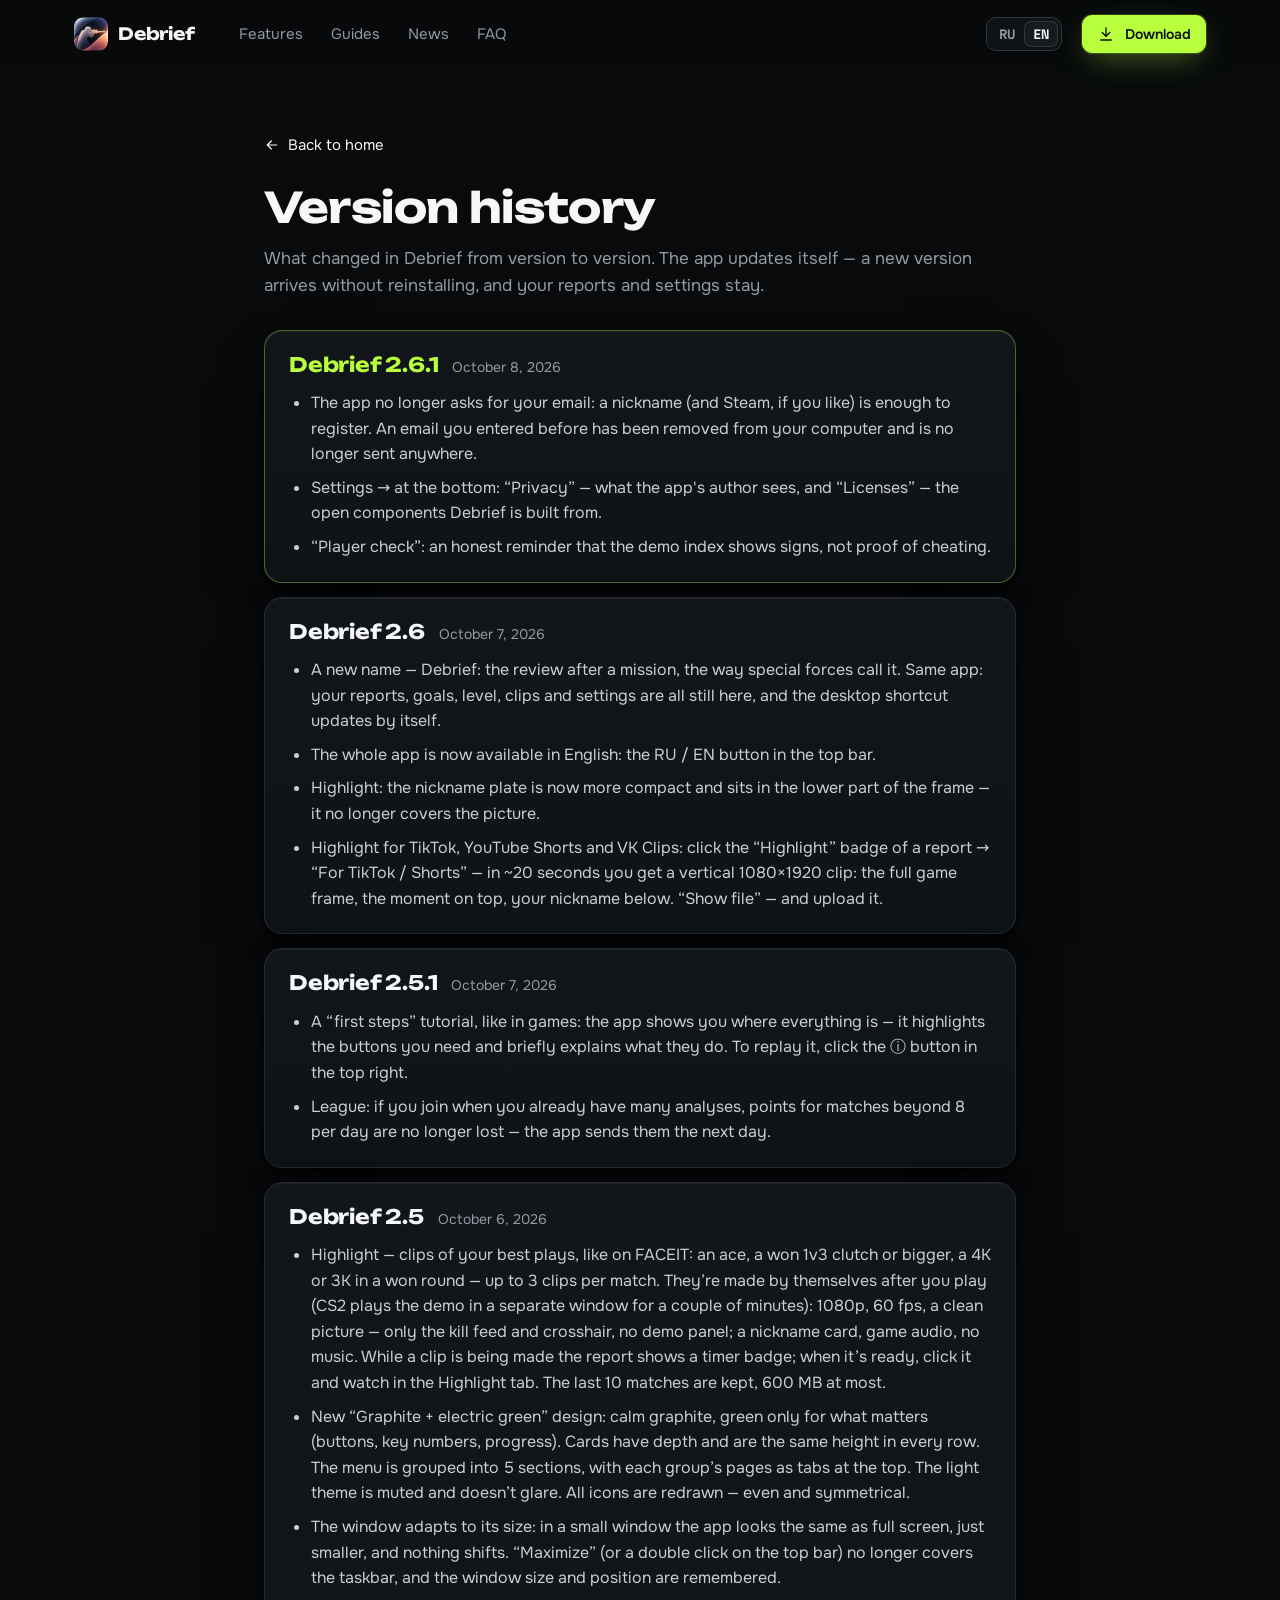
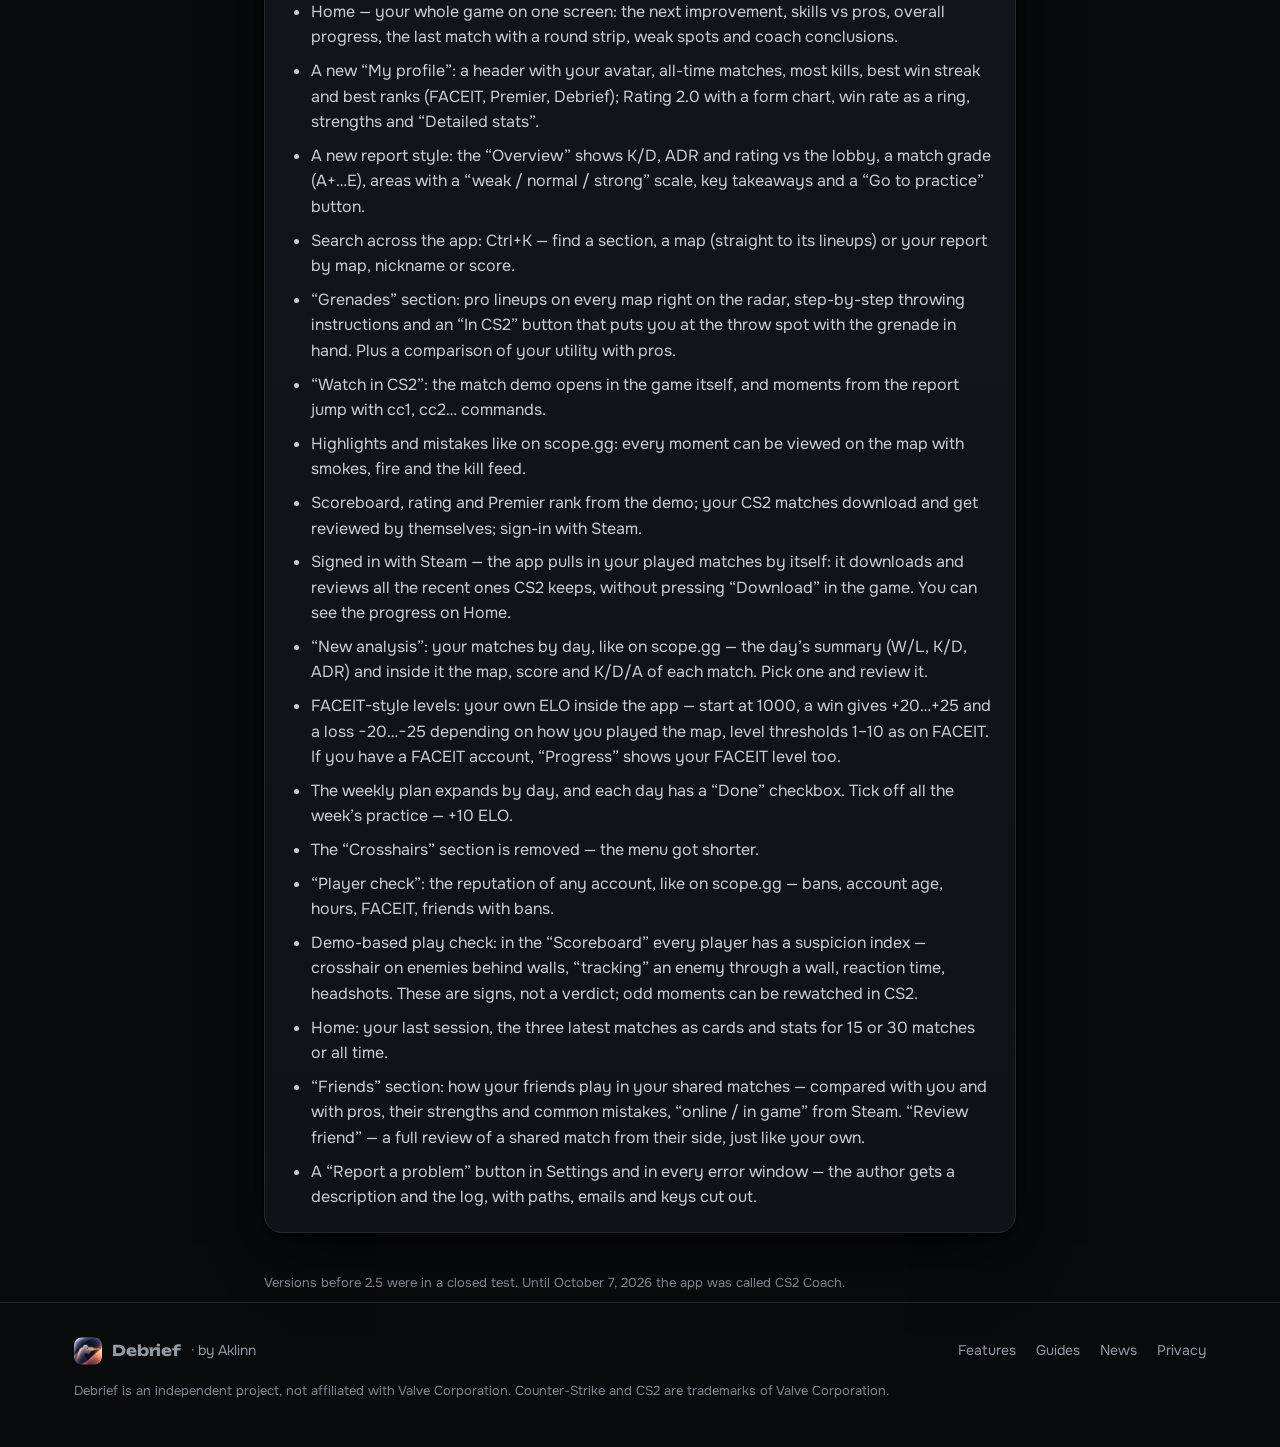
==== changelog.html @ 5b2436fe "Сайт: пример отчёта, гайды, история версий, превью ссылок, ролик, счётчик скачиваний, защита CSP, 40" ====
<!doctype html>
<html lang="ru">
<head>
<meta charset="utf-8">
<meta name="viewport" content="width=device-width, initial-scale=1">
<title>Debrief — история версий</title>
<meta name="description" content="Что нового в каждой версии Debrief — программы для разбора демок CS2."
      data-ru="Что нового в каждой версии Debrief — программы для разбора демок CS2."
      data-en="What’s new in every version of Debrief, the CS2 demo review app.">
<meta http-equiv="Content-Security-Policy" content="default-src 'self'; script-src 'self'; style-src 'self' 'unsafe-inline'; img-src 'self' data:; font-src 'self'; media-src 'self'; connect-src 'self' https://script.google.com https://script.googleusercontent.com https://api.github.com; object-src 'none'; base-uri 'self'; form-action 'none'; upgrade-insecure-requests">
<meta name="theme-color" content="#080A0C">
<meta name="cc-title" data-ru="Debrief — история версий" data-en="Debrief — version history">
<link rel="canonical" href="https://aklinn00-create.github.io/changelog.html">
<meta property="og:type" content="website">
<meta property="og:site_name" content="Debrief">
<meta property="og:title" content="История версий Debrief">
<meta property="og:url" content="https://aklinn00-create.github.io/changelog.html">
<meta property="og:image" content="https://aklinn00-create.github.io/img/og.jpg">
<meta name="twitter:card" content="summary_large_image">
<link rel="icon" type="image/png" href="img/logo_icon.png">
<link rel="apple-touch-icon" href="img/apple-touch-icon.png">
<link rel="stylesheet" href="site.css?v=f1b28d96">
<script src="site.js?v=9fcc9fdc"></script>
</head>
<body>
<svg width="0" height="0" style="position:absolute" aria-hidden="true">
  <defs>
    <symbol id="i-back" viewBox="0 0 24 24" fill="none" stroke="currentColor" stroke-width="1.8" stroke-linecap="round" stroke-linejoin="round"><path d="M19 12H5M11 6l-6 6 6 6"/></symbol>
    <symbol id="i-dl" viewBox="0 0 24 24" fill="none" stroke="currentColor" stroke-width="1.8" stroke-linecap="round" stroke-linejoin="round"><path d="M12 4v11"/><path d="m7 10 5 5 5-5"/><path d="M5 20h14"/></symbol>
  </defs>
</svg>

<header class="top">
  <div class="wrap">
    <a class="brand" href="index.html" aria-label="Debrief">
      <img src="img/logo_icon.png" alt="" width="34" height="34">
      <span class="wm">Debrief</span>
    </a>
    <nav class="nav" aria-label="Разделы">
      <a href="index.html#features"><span lang="ru">Возможности</span><span lang="en">Features</span></a>
      <a href="guides.html"><span lang="ru">Гайды</span><span lang="en">Guides</span></a>
      <a href="news.html"><span lang="ru">Новости</span><span lang="en">News</span></a>
      <a href="index.html#faq"><span lang="ru">Вопросы</span><span lang="en">FAQ</span></a>
    </nav>
    <div class="sp"></div>
    <div class="lang" role="group" aria-label="Язык · Language">
      <button type="button" data-l="ru" aria-pressed="true">RU</button>
      <button type="button" data-l="en" aria-pressed="false">EN</button>
    </div>
    <a class="btn sm cta" href="https://github.com/aklinn00-create/cs2-reports/releases/download/app/CS2Coach_Setup.exe">
      <svg aria-hidden="true"><use href="#i-dl"/></svg><span lang="ru">Скачать</span><span lang="en">Download</span>
    </a>
  </div>
</header>

<main class="doc">
  <a class="back" href="index.html"><svg aria-hidden="true"><use href="#i-back"/></svg><span lang="ru">На главную</span><span lang="en">Back to home</span></a>
  <h1><span lang="ru">История версий</span><span lang="en">Version history</span></h1>
  <p class="lead2" lang="ru">Что менялось в Debrief от версии к версии. Программа обновляется сама — новая версия придёт без переустановки, а отчёты и настройки останутся.</p>
  <p class="lead2" lang="en">What changed in Debrief from version to version. The app updates itself — a new version arrives without reinstalling, and your reports and settings stay.</p>
  <div class="rels" id="changelog">
      <article class="rel" data-ver="v2.6.1">
        <div class="rel-h"><h2>Debrief 2.6.1</h2><time datetime="2026-10-08"><span lang="ru">8 октября 2026</span><span lang="en">October 8, 2026</span></time></div>
        <ul lang="ru"><li>Программа больше не спрашивает почту: для регистрации хватит ника (и Steam, если хочешь). Почта, указанная раньше, удалена с твоего компьютера и больше никуда не отправляется.</li><li>Настройки → внизу: «Конфиденциальность» — что видит автор программы, и «Лицензии» — список открытых компонентов, из которых собран Debrief.</li><li>«Проверка игрока»: ещё раз честно напоминаем, что индекс по демке — это признаки, а не доказательство читов.</li></ul>
        <ul lang="en"><li>The app no longer asks for your email: a nickname (and Steam, if you like) is enough to register. An email you entered before has been removed from your computer and is no longer sent anywhere.</li><li>Settings → at the bottom: “Privacy” — what the app&#x27;s author sees, and “Licenses” — the open components Debrief is built from.</li><li>“Player check”: an honest reminder that the demo index shows signs, not proof of cheating.</li></ul>
      </article>
      <article class="rel" data-ver="v2.6">
        <div class="rel-h"><h2>Debrief 2.6</h2><time datetime="2026-10-07"><span lang="ru">7 октября 2026</span><span lang="en">October 7, 2026</span></time></div>
        <ul lang="ru"><li>Новое имя — Debrief: так у спецназа называют разбор после задания. Программа та же: твои отчёты, цели, уровень, ролики и настройки остались на месте, ярлык на рабочем столе обновится сам.</li><li>Английский язык: вся программа теперь есть и на английском — кнопка RU / EN в верхней строке.</li><li>Highlight: плашка с ником стала компактнее и опустилась в нижнюю часть кадра — не закрывает картинку.</li><li>Highlight для TikTok, YouTube Shorts и VK Клипов: нажми на значок «Highlight» у отчёта → «Для TikTok / Shorts» — за ~20 секунд получится вертикальный ролик 1080×1920: весь кадр игры, сверху момент, снизу твой ник. «Показать файл» — и загружай.</li></ul>
        <ul lang="en"><li>A new name — Debrief: the review after a mission, the way special forces call it. Same app: your reports, goals, level, clips and settings are all still here, and the desktop shortcut updates by itself.</li><li>The whole app is now available in English: the RU / EN button in the top bar.</li><li>Highlight: the nickname plate is now more compact and sits in the lower part of the frame — it no longer covers the picture.</li><li>Highlight for TikTok, YouTube Shorts and VK Clips: click the “Highlight” badge of a report → “For TikTok / Shorts” — in ~20 seconds you get a vertical 1080×1920 clip: the full game frame, the moment on top, your nickname below. “Show file” — and upload it.</li></ul>
      </article>
      <article class="rel" data-ver="v2.5.1">
        <div class="rel-h"><h2>Debrief 2.5.1</h2><time datetime="2026-10-07"><span lang="ru">7 октября 2026</span><span lang="en">October 7, 2026</span></time></div>
        <ul lang="ru"><li>Обучение «первые шаги», как в играх: программа сама покажет, где что лежит, — подсветит нужные кнопки и коротко объяснит, за что они отвечают. Пройти заново — кнопка ⓘ сверху справа.</li><li>Лига: если включить участие, когда разборов уже много, очки за матчи сверх 8 в сутки больше не теряются — программа досылает их на следующий день.</li></ul>
        <ul lang="en"><li>A “first steps” tutorial, like in games: the app shows you where everything is — it highlights the buttons you need and briefly explains what they do. To replay it, click the ⓘ button in the top right.</li><li>League: if you join when you already have many analyses, points for matches beyond 8 per day are no longer lost — the app sends them the next day.</li></ul>
      </article>
      <article class="rel" data-ver="v2.5">
        <div class="rel-h"><h2>Debrief 2.5</h2><time datetime="2026-10-06"><span lang="ru">6 октября 2026</span><span lang="en">October 6, 2026</span></time></div>
        <ul lang="ru"><li>Highlight — ролики твоих лучших моментов, как на FACEIT: эйс, выигранный клатч 1 на 3 и больше, 4K или 3K в выигранном раунде — до 3 роликов на матч. Делаются сами после игры (CS2 записывает демку в отдельном окне на пару минут): 1080p, 60 кадров, чистая картинка — только килфид и прицел, без панели демо; плашка с ником, звук игры, без музыки. Пока готовится — у отчёта значок с таймером, готово — жмёшь и смотришь во вкладке Highlight. Хранятся последние 10 матчей, не больше 600 МБ.</li><li>Новый дизайн «Графит + электрический зелёный»: спокойный графит, зелёным — только главное (кнопки, ключевые цифры, прогресс). Плашки объёмные, в каждом ряду — одной высоты. Меню собрано в 5 групп, страницы группы — вкладки сверху. Светлая тема приглушённая, не слепит. Все иконки нарисованы заново — ровные и симметричные.</li><li>Окно подстраивается под размер: в маленьком окне программа выглядит так же, как на весь экран, — просто мельче, ничего не съезжает. «Развернуть» (или двойной клик по верхней строке) больше не закрывает панель задач, а размер и место окна запоминаются.</li><li>Главная — вся твоя игра на одном экране: следующее улучшение, навыки против профи, общий прогресс, последний матч с полосой раундов, слабые места и выводы тренера.</li><li>«Мой профиль» в новом виде: шапка с аватаркой, матчи за всё время, больше всего убийств, лучшая серия побед и лучшие ранги (FACEIT, Premier, Debrief); рейтинг 2.0 с графиком формы, винрейт кольцом, сильные стороны и «Подробная статистика».</li><li>Отчёт в новом стиле: в «Главном» — K/D, ADR и рейтинг против лобби, итоговая оценка матча (A+…E), направления со шкалой «слабо / норма / сильно», ключевые выводы и кнопка «Перейти к тренировке».</li><li>Поиск по программе: Ctrl+K — найди раздел, карту (сразу к раскидкам) или свой отчёт по карте, нику или счёту.</li><li>Раздел «Гранаты»: раскидки профи на каждой карте прямо на радаре, как бросать по шагам и кнопка «В CS2» — ты сразу в точке броска с гранатой в руке. И сравнение твоих гранат с профи.</li><li>«Смотреть в CS2»: демка матча открывается в самой игре, а моменты из отчёта — командами cc1, cc2…</li><li>Хайлайты и ошибки как на scope.gg: каждый момент можно посмотреть на карте, с дымами, огнём и килфидом.</li><li>Таблица матча, рейтинг и ранг Premier из демки; мои матчи из CS2 качаются и разбираются сами; вход через Steam.</li><li>Вошёл через Steam — программа сама подтягивает сыгранные матчи: скачивает и разбирает все последние, что хранит CS2, без «Скачать» в игре. Как идёт загрузка — видно на главной.</li><li>«Новый разбор»: твои матчи по дням, как на scope.gg — итог дня (W/L, K/D, ADR) и внутри карта, счёт и K/D/A каждого матча. Выбираешь нужный — и разбираешь.</li><li>Уровни как на FACEIT: свой ELO внутри программы — старт 1000, победа +20…+25, поражение −20…−25 в зависимости от того, как ты сыграл карту, пороги уровней 1–10 как у FACEIT. Есть аккаунт FACEIT — в «Прогрессе» видно и твой уровень FACEIT.</li><li>План на неделю раскрывается по дням, у каждого дня — галочка «Сделал». Отметил все тренировки недели — +10 ELO.</li><li>Раздел «Прицелы» убран — меню стало короче.</li><li>«Проверка игрока»: репутация любого аккаунта, как на scope.gg — баны, возраст, часы, FACEIT, друзья с банами.</li><li>Проверка игры по демке: в «Таблице матча» у каждого игрока индекс подозрительности — прицел на врагах за стеной, «ведёт» врага сквозь стену, реакция, хедшоты. Это признаки, а не приговор; странные моменты можно пересмотреть в CS2.</li><li>Главная: последняя сессия, три последних матча карточками и метрики за 15, 30 матчей или за всё время.</li><li>Раздел «Друзья»: как играют твои друзья в ваших общих матчах — сравнение с тобой и с профи, их сильные стороны и частые ошибки, «в сети / в игре» из Steam. «Разобрать друга» — полный разбор общего матча за него, как свой.</li><li>Кнопка «Сообщить о проблеме» в Настройках и в окне любой ошибки — автор получит описание и журнал, а пути, почты и ключи из него вырезаются.</li></ul>
        <ul lang="en"><li>Highlight — clips of your best plays, like on FACEIT: an ace, a won 1v3 clutch or bigger, a 4K or 3K in a won round — up to 3 clips per match. They’re made by themselves after you play (CS2 plays the demo in a separate window for a couple of minutes): 1080p, 60 fps, a clean picture — only the kill feed and crosshair, no demo panel; a nickname card, game audio, no music. While a clip is being made the report shows a timer badge; when it’s ready, click it and watch in the Highlight tab. The last 10 matches are kept, 600 MB at most.</li><li>New “Graphite + electric green” design: calm graphite, green only for what matters (buttons, key numbers, progress). Cards have depth and are the same height in every row. The menu is grouped into 5 sections, with each group’s pages as tabs at the top. The light theme is muted and doesn’t glare. All icons are redrawn — even and symmetrical.</li><li>The window adapts to its size: in a small window the app looks the same as full screen, just smaller, and nothing shifts. “Maximize” (or a double click on the top bar) no longer covers the taskbar, and the window size and position are remembered.</li><li>Home — your whole game on one screen: the next improvement, skills vs pros, overall progress, the last match with a round strip, weak spots and coach conclusions.</li><li>A new “My profile”: a header with your avatar, all-time matches, most kills, best win streak and best ranks (FACEIT, Premier, Debrief); Rating 2.0 with a form chart, win rate as a ring, strengths and “Detailed stats”.</li><li>A new report style: the “Overview” shows K/D, ADR and rating vs the lobby, a match grade (A+…E), areas with a “weak / normal / strong” scale, key takeaways and a “Go to practice” button.</li><li>Search across the app: Ctrl+K — find a section, a map (straight to its lineups) or your report by map, nickname or score.</li><li>“Grenades” section: pro lineups on every map right on the radar, step-by-step throwing instructions and an “In CS2” button that puts you at the throw spot with the grenade in hand. Plus a comparison of your utility with pros.</li><li>“Watch in CS2”: the match demo opens in the game itself, and moments from the report jump with cc1, cc2… commands.</li><li>Highlights and mistakes like on scope.gg: every moment can be viewed on the map with smokes, fire and the kill feed.</li><li>Scoreboard, rating and Premier rank from the demo; your CS2 matches download and get reviewed by themselves; sign-in with Steam.</li><li>Signed in with Steam — the app pulls in your played matches by itself: it downloads and reviews all the recent ones CS2 keeps, without pressing “Download” in the game. You can see the progress on Home.</li><li>“New analysis”: your matches by day, like on scope.gg — the day’s summary (W/L, K/D, ADR) and inside it the map, score and K/D/A of each match. Pick one and review it.</li><li>FACEIT-style levels: your own ELO inside the app — start at 1000, a win gives +20…+25 and a loss −20…−25 depending on how you played the map, level thresholds 1–10 as on FACEIT. If you have a FACEIT account, “Progress” shows your FACEIT level too.</li><li>The weekly plan expands by day, and each day has a “Done” checkbox. Tick off all the week’s practice — +10 ELO.</li><li>The “Crosshairs” section is removed — the menu got shorter.</li><li>“Player check”: the reputation of any account, like on scope.gg — bans, account age, hours, FACEIT, friends with bans.</li><li>Demo-based play check: in the “Scoreboard” every player has a suspicion index — crosshair on enemies behind walls, “tracking” an enemy through a wall, reaction time, headshots. These are signs, not a verdict; odd moments can be rewatched in CS2.</li><li>Home: your last session, the three latest matches as cards and stats for 15 or 30 matches or all time.</li><li>“Friends” section: how your friends play in your shared matches — compared with you and with pros, their strengths and common mistakes, “online / in game” from Steam. “Review friend” — a full review of a shared match from their side, just like your own.</li><li>A “Report a problem” button in Settings and in every error window — the author gets a description and the log, with paths, emails and keys cut out.</li></ul>
      </article>
  </div>
  <p class="src" lang="ru">Версии до 2.5 были в закрытом тесте. До 7 октября 2026 программа называлась CS2 Coach.</p>
  <p class="src" lang="en">Versions before 2.5 were in a closed test. Until October 7, 2026 the app was called CS2 Coach.</p>
</main>

<footer>
  <div class="wrap">
    <a class="brand" href="index.html" aria-label="Debrief">
      <img src="img/logo_icon.png" alt="" width="28" height="28" style="width:28px;height:28px;border-radius:8px">
      <span class="wm" style="font-size:15px">Debrief</span>
      <span>· by Aklinn</span>
    </a>
    <nav aria-label="Ссылки">
      <a href="index.html#features"><span lang="ru">Возможности</span><span lang="en">Features</span></a>
      <a href="guides.html"><span lang="ru">Гайды</span><span lang="en">Guides</span></a>
      <a href="news.html"><span lang="ru">Новости</span><span lang="en">News</span></a>
      <a href="privacy.html"><span lang="ru">Конфиденциальность</span><span lang="en">Privacy</span></a>
    </nav>
    <p class="legal" lang="ru">Debrief — независимый проект, не связан с Valve Corporation. Counter-Strike и CS2 — товарные знаки Valve Corporation.</p>
    <p class="legal" lang="en">Debrief is an independent project, not affiliated with Valve Corporation. Counter-Strike and CS2 are trademarks of Valve Corporation.</p>
  </div>
</footer>
</body>
</html>
---- site.css ----
/* Debrief — сайт программы. Палитра v6 «Графит + электрический зелёный» (как в окне и отчётах).
   Зелёный — только главные кнопки и ключевые цифры. */
@font-face{font-family:'Unbounded';font-weight:400 800;font-display:swap;src:url('fonts/font-unbounded-cyrillic.woff2') format('woff2');unicode-range:U+0301,U+0400-045F,U+0490-0491,U+04B0-04B1,U+2116}
@font-face{font-family:'Unbounded';font-weight:400 800;font-display:swap;src:url('fonts/font-unbounded-latin.woff2') format('woff2');unicode-range:U+0000-00FF,U+0131,U+0152-0153,U+02BB-02BC,U+02C6,U+02DA,U+02DC,U+0304,U+0308,U+0329,U+2000-206F,U+20AC,U+2122,U+2191,U+2193,U+2212,U+2215,U+FEFF,U+FFFD}
@font-face{font-family:'Onest';font-weight:400 700;font-display:swap;src:url('fonts/font-onest-cyrillic.woff2') format('woff2');unicode-range:U+0301,U+0400-045F,U+0490-0491,U+04B0-04B1,U+2116}
@font-face{font-family:'Onest';font-weight:400 700;font-display:swap;src:url('fonts/font-onest-latin.woff2') format('woff2');unicode-range:U+0000-00FF,U+0131,U+0152-0153,U+02BB-02BC,U+02C6,U+02DA,U+02DC,U+0304,U+0308,U+0329,U+2000-206F,U+20AC,U+2122,U+2191,U+2193,U+2212,U+2215,U+FEFF,U+FFFD}
@font-face{font-family:'Martian Mono';font-weight:400 700;font-stretch:75% 112.5%;font-display:swap;src:url('fonts/font-martian-cyrillic.woff2') format('woff2');unicode-range:U+0301,U+0400-045F,U+0490-0491,U+04B0-04B1,U+2116}
@font-face{font-family:'Martian Mono';font-weight:400 700;font-stretch:75% 112.5%;font-display:swap;src:url('fonts/font-martian-latin.woff2') format('woff2');unicode-range:U+0000-00FF,U+0131,U+0152-0153,U+02BB-02BC,U+02C6,U+02DA,U+02DC,U+0304,U+0308,U+0329,U+2000-206F,U+20AC,U+2122,U+2191,U+2193,U+2212,U+2215,U+FEFF,U+FFFD}

:root{
  color-scheme:dark;
  --bg:#080A0C; --surf:#101316; --surf2:#171B1F; --line:#24292E; --line2:#30363C;
  --text:#F5F7F8; --muted:#929AA3; --dim:#7D858E;
  --acc:#B8FF3D; --acc-h:#D1FF76; --acc-ink:#0B1200;
  --ok:#8BE35A; --warn:#FFC857; --bad:#FF5C5C; --info:#5AA9FF;
  --display:"Unbounded","Segoe UI",sans-serif;
  --sans:"Onest","Segoe UI",system-ui,sans-serif;
  --mono:"Martian Mono",ui-monospace,Consolas,monospace;
  --r:18px; --r-sm:12px;
  --shadow:inset 0 1px 0 rgba(255,255,255,.05),0 1px 2px rgba(0,0,0,.5),0 8px 24px rgba(0,0,0,.35),0 30px 60px -20px rgba(0,0,0,.6);
  --wrap:1180px;
}
*{box-sizing:border-box}
[hidden]{display:none!important}
html{scroll-behavior:smooth;-webkit-text-size-adjust:100%}
body{margin:0;background:var(--bg);color:var(--text);font:16px/1.6 var(--sans);overflow-x:hidden;-webkit-font-smoothing:antialiased}
img{display:block;max-width:100%;height:auto}
a{color:inherit}
::selection{background:var(--acc);color:var(--acc-ink)}
:focus-visible{outline:2px solid var(--acc);outline-offset:3px;border-radius:6px}
h1,h2,h3{margin:0;font-weight:700;letter-spacing:-.01em}
h1,h2{font-family:var(--display);text-wrap:balance}
p{margin:0}
.wrap{max-width:var(--wrap);margin:0 auto;padding:0 24px}
.mono{font-family:var(--mono);font-stretch:87.5%;font-variant-numeric:tabular-nums}

/* язык: показываем только блоки своего языка */
html[lang="ru"] body [lang="en"],html[lang="en"] body [lang="ru"]{display:none!important}

/* ---------- шапка ---------- */
.top{position:sticky;top:0;z-index:20;background:rgba(8,10,12,.78);backdrop-filter:blur(14px);-webkit-backdrop-filter:blur(14px);border-bottom:1px solid transparent;transition:border-color .2s}
.top.sc{border-bottom-color:var(--line)}
.top .wrap{display:flex;align-items:center;gap:20px;height:68px}
.brand{display:flex;align-items:center;gap:10px;text-decoration:none;flex:none}
.brand img{width:34px;height:34px;border-radius:9px}
.wm{font-family:var(--display);font-weight:700;font-size:17px;letter-spacing:-.01em;white-space:nowrap}
.wm b{font-weight:700;color:var(--acc)}
.nav{display:flex;gap:4px;margin-left:12px}
.nav a{color:var(--muted);text-decoration:none;font-size:15px;padding:8px 12px;border-radius:10px;transition:color .15s,background .15s}
.nav a:hover{color:var(--text);background:var(--surf2)}
.top .sp{flex:1}
.lang{display:inline-flex;border:1px solid var(--line2);border-radius:10px;padding:3px;background:var(--surf)}
.lang button{all:unset;cursor:pointer;font:600 12px/1 var(--mono);padding:7px 9px;border-radius:7px;color:var(--muted)}
.lang button[aria-pressed="true"]{background:var(--surf2);color:var(--text);box-shadow:inset 0 0 0 1px var(--line2)}
.lang button:focus-visible{outline:2px solid var(--acc);outline-offset:1px}

/* ---------- кнопки ---------- */
.btn{display:inline-flex;align-items:center;justify-content:center;gap:10px;min-height:44px;padding:0 20px;border-radius:12px;
  border:1px solid var(--line2);background:var(--surf2);color:var(--text);font:600 15px/1.2 var(--sans);text-decoration:none;cursor:pointer;
  transition:background .15s,border-color .15s,transform .15s}
.btn:hover{border-color:#3d444b;background:#1d2227}
.btn svg{width:18px;height:18px;flex:none}
.btn.cta{background:var(--acc);border-color:var(--acc);color:var(--acc-ink);box-shadow:0 0 0 1px rgba(184,255,61,.2),0 10px 30px -8px rgba(184,255,61,.45)}
.btn.cta:hover{background:var(--acc-h);border-color:var(--acc-h)}
.btn.big{min-height:56px;padding:0 28px;font-size:17px;border-radius:14px}
.btn.sm{min-height:38px;padding:0 14px;font-size:14px;border-radius:10px}
.btn:active{transform:translateY(1px)}

/* ---------- первый экран ---------- */
.hero{position:relative;padding:72px 0 40px;overflow:hidden}
.hero::before{content:"";position:absolute;inset:-200px 0 auto;height:760px;pointer-events:none;
  background:radial-gradient(600px 340px at 72% 38%,rgba(184,255,61,.10),transparent 70%),
             radial-gradient(500px 300px at 15% 10%,rgba(90,169,255,.06),transparent 70%)}
.hero::after{content:"";position:absolute;inset:0;pointer-events:none;opacity:.5;
  background-image:linear-gradient(var(--line) 1px,transparent 1px),linear-gradient(90deg,var(--line) 1px,transparent 1px);
  background-size:56px 56px;mask-image:radial-gradient(900px 500px at 50% 0%,#000 10%,transparent 75%);-webkit-mask-image:radial-gradient(900px 500px at 50% 0%,#000 10%,transparent 75%)}
.hero .wrap{position:relative;z-index:1}
.hero-text{max-width:900px;margin:0 auto;text-align:center}
.kick{display:inline-flex;align-items:center;gap:8px;font:600 12px/1 var(--mono);letter-spacing:.08em;text-transform:uppercase;color:var(--muted);
  border:1px solid var(--line2);border-radius:999px;padding:8px 14px;background:rgba(16,19,22,.7)}
.kick i{width:7px;height:7px;border-radius:50%;background:var(--acc);box-shadow:0 0 10px var(--acc)}
.hero h1{font-size:clamp(34px,5.4vw,62px);line-height:1.08;margin:22px 0 18px}
.hero h1 em{font-style:normal;color:var(--acc)}
.lead{font-size:clamp(16px,1.6vw,19px);color:#C3C9CF;max-width:640px;margin:0 auto}
.cta-row{display:flex;gap:12px;justify-content:center;flex-wrap:wrap;margin-top:32px}
.meta{display:flex;gap:8px 18px;justify-content:center;flex-wrap:wrap;margin-top:18px;color:var(--muted);font-size:14px}
.meta span{display:inline-flex;align-items:center;gap:7px}
.meta svg{width:15px;height:15px;color:var(--dim)}
.pc-only{display:none;margin-top:14px;font-size:14px;color:var(--warn)}
.share-pc{display:none;margin:12px auto 0}
.share-ok{margin-top:10px;font-size:14px;color:var(--ok)}
.share-url{display:block;margin-top:6px;color:var(--text);font-size:14px;overflow-wrap:anywhere;user-select:all}
@media (max-width:680px),(pointer:coarse) and (hover:none){.pc-only{display:block}.share-pc:not([hidden]){display:inline-flex}}
.meta .dlc b{color:var(--text);font-weight:700}
.dl-note{display:none;max-width:560px;margin:18px auto 0;text-align:left;font-size:14px;color:#C3C9CF;background:var(--surf);border:1px solid var(--line2);
  border-radius:var(--r-sm);padding:14px 16px;box-shadow:var(--shadow)}
.dl-note.on{display:block}
.dl-note b{color:var(--text)}

/* скриншот окна в рамке */
.shot{position:relative;margin:56px auto 0;max-width:1120px;border-radius:16px;border:1px solid var(--line2);background:var(--surf);padding:8px;box-shadow:var(--shadow),0 40px 120px -40px rgba(184,255,61,.18)}
.shot img{border-radius:10px;width:100%;aspect-ratio:16/9;object-fit:cover;object-position:top}

/* ---------- полоса цифр ---------- */
.facts{display:grid;grid-template-columns:repeat(4,1fr);gap:1px;background:var(--line);border:1px solid var(--line);border-radius:var(--r);overflow:hidden;margin-top:56px}
.fact{background:var(--surf);padding:22px 24px}
.fact .n{font:700 30px/1.1 var(--display);color:var(--acc)}
.fact .l{color:var(--muted);font-size:14px;margin-top:6px}

/* ---------- секции ---------- */
section{padding:88px 0}
.sh{max-width:680px;margin-bottom:40px}
.sh.c{margin-left:auto;margin-right:auto;text-align:center}
.lab{font:600 12px/1 var(--mono);letter-spacing:.1em;text-transform:uppercase;color:var(--muted);margin-bottom:14px}
.sh h2{font-size:clamp(26px,3.4vw,40px);line-height:1.15}
.sh p{color:var(--muted);font-size:17px;margin-top:14px}

/* возможности */
.grid3{display:grid;grid-template-columns:repeat(3,1fr);gap:16px;align-items:stretch}
.card{background:linear-gradient(180deg,#121519,var(--surf));border:1px solid var(--line);border-radius:var(--r);padding:26px;box-shadow:var(--shadow);display:flex;flex-direction:column}
.ic{width:44px;height:44px;border-radius:12px;display:grid;place-items:center;background:var(--surf2);border:1px solid var(--line2);color:var(--text);margin-bottom:18px}
.ic svg{width:22px;height:22px}
.card h3{font-size:18px;line-height:1.3;margin-bottom:8px}
.card p{color:var(--muted);font-size:15px}
.card ul{margin:12px 0 0;padding:0;list-style:none;color:#C3C9CF;font-size:14px}
.card li{padding-left:18px;position:relative;margin-top:6px}
.card li::before{content:"";position:absolute;left:2px;top:.62em;width:6px;height:6px;border-radius:2px;background:var(--line2)}

/* витрина: текст + картинка */
.show{display:grid;grid-template-columns:1fr 1.35fr;gap:56px;align-items:center}
.show.rev{grid-template-columns:1.35fr 1fr}
.show.rev .show-t{order:2}
.show-t h2{font-size:clamp(24px,3vw,34px);line-height:1.2}
.show-t p{color:var(--muted);font-size:16px;margin-top:14px}
.checks{list-style:none;padding:0;margin:22px 0 0;display:grid;gap:10px}
.checks li{display:flex;gap:12px;align-items:flex-start;color:#D3D8DD;font-size:15px}
.checks svg{width:20px;height:20px;flex:none;color:var(--ok);margin-top:2px}
.ex-btn{margin-top:24px}
.frame{border-radius:14px;border:1px solid var(--line2);background:var(--surf);padding:6px;box-shadow:var(--shadow)}
.frame img{border-radius:9px;width:100%}

/* телефон с вертикальным роликом */
.phone-wrap{display:flex;justify-content:center}
.phone{width:min(300px,78vw);aspect-ratio:9/19.5;border-radius:42px;padding:10px;background:#050607;border:1px solid var(--line2);
  box-shadow:var(--shadow),0 50px 100px -30px rgba(184,255,61,.18);position:relative}
.phone::before{content:"";position:absolute;top:18px;left:50%;transform:translateX(-50%);width:84px;height:22px;border-radius:12px;background:#000;z-index:2}
.phone img,.phone video{display:block;width:100%;height:100%;object-fit:cover;border-radius:33px;background:#050607}
.phone video:not([controls]){cursor:pointer}

/* шаги */
.steps{display:grid;grid-template-columns:repeat(3,1fr);gap:16px;counter-reset:st;align-items:stretch}
.step{background:var(--surf);border:1px solid var(--line);border-radius:var(--r);padding:26px;position:relative;box-shadow:var(--shadow)}
.step .num{font:700 13px/1 var(--mono);color:var(--acc-ink);background:var(--acc);width:32px;height:32px;border-radius:10px;display:grid;place-items:center;margin-bottom:18px}
.step h3{font-size:18px;margin-bottom:8px}
.step p{color:var(--muted);font-size:15px}

/* приватность */
.priv{display:grid;grid-template-columns:auto 1fr auto;gap:28px;align-items:center;background:linear-gradient(180deg,#121519,var(--surf));border:1px solid var(--line);border-radius:22px;padding:34px;box-shadow:var(--shadow)}
.priv .ic{width:60px;height:60px;border-radius:16px;margin:0}
.priv .ic svg{width:28px;height:28px}
.priv h2{font-size:clamp(22px,2.6vw,28px)}
.priv p{color:var(--muted);margin-top:8px;font-size:16px}

/* вопросы */
.faq{max-width:820px;margin:0 auto;display:grid;gap:10px}
.faq details{background:var(--surf);border:1px solid var(--line);border-radius:14px;padding:0 22px;transition:border-color .15s}
.faq details[open]{border-color:var(--line2)}
.faq summary{list-style:none;cursor:pointer;padding:19px 34px 19px 0;font-weight:600;font-size:16px;position:relative}
.faq summary::-webkit-details-marker{display:none}
.faq summary::after{content:"";position:absolute;right:4px;top:50%;width:9px;height:9px;border-right:2px solid var(--muted);border-bottom:2px solid var(--muted);transform:translateY(-70%) rotate(45deg);transition:transform .2s}
.faq details[open] summary::after{transform:translateY(-30%) rotate(225deg)}
.faq .a{color:#BFC5CB;font-size:15px;padding-bottom:20px}
.faq .a p+p{margin-top:10px}
.meta .vlink span{display:inline}
.vlink{color:inherit;text-decoration:underline;text-decoration-color:var(--line2);text-underline-offset:3px}
.vlink:hover{color:var(--text);text-decoration-color:var(--acc)}
.dl-safe{margin-top:8px!important;color:var(--muted)}
.dl-safe a{color:var(--text)}
.cmd,.hash{font:13px/1.5 var(--mono);font-stretch:87.5%;background:var(--surf2);border:1px solid var(--line2);border-radius:10px;
  padding:10px 12px;margin:8px 0 12px;overflow-wrap:anywhere;word-break:break-all;color:var(--text)}
.hash{display:flex;gap:10px;align-items:center;justify-content:space-between}
.hash span[data-dl]{min-width:0}
.copy{flex:none;font:600 12px/1 var(--sans);color:var(--text);background:var(--surf);border:1px solid var(--line2);border-radius:8px;
  padding:8px 10px;cursor:pointer}
.copy:hover{border-color:#3d444b}
.copy.ok{border-color:var(--ok);color:var(--ok)}
.faq code{white-space:nowrap;font-family:var(--mono);font-size:13px;background:var(--surf2);border:1px solid var(--line2);border-radius:6px;padding:1px 6px}

/* финальный призыв */
.final{text-align:center;padding:80px 24px;border-radius:26px;border:1px solid var(--line);position:relative;overflow:hidden;
  background:radial-gradient(520px 260px at 50% 0%,rgba(184,255,61,.10),transparent 70%),var(--surf)}
.final h2{font-size:clamp(26px,3.6vw,42px);line-height:1.15}
.final p{color:var(--muted);margin:14px auto 30px;max-width:520px;font-size:17px}

/* подвал */
footer{border-top:1px solid var(--line);padding:34px 0 46px;margin-top:8px;color:var(--muted);font-size:14px}
footer .wrap{display:flex;gap:16px 28px;flex-wrap:wrap;align-items:center;justify-content:space-between}
footer nav{display:flex;gap:20px;flex-wrap:wrap}
footer a{color:var(--muted);text-decoration:none}
footer a:hover{color:var(--text)}
.legal{width:100%;color:var(--dim);font-size:13px}

/* новости (news.html и блок на главной) */
.newsp{padding:56px 0 24px}
.newsp h1{font-size:clamp(28px,4vw,42px);line-height:1.15}
.nfilter{display:flex;flex-wrap:wrap;gap:8px;align-items:center;margin:0 0 22px}
.nfilter button{all:unset;cursor:pointer;font:600 14px/1 var(--sans);padding:10px 14px;border-radius:10px;color:var(--muted);
  background:var(--surf);border:1px solid var(--line)}
.nfilter button[aria-pressed="true"]{color:var(--text);border-color:var(--line2);background:var(--surf2)}
.nfilter button:focus-visible{outline:2px solid var(--acc);outline-offset:2px}
.nupd{margin-left:auto;color:var(--dim);font-size:13px}
.ngrid{display:grid;grid-template-columns:repeat(3,1fr);gap:16px;align-items:stretch}
.ncard{background:linear-gradient(180deg,#121519,var(--surf));border:1px solid var(--line);border-radius:var(--r);padding:20px;
  box-shadow:var(--shadow);display:flex;flex-direction:column;min-height:150px;position:relative}
.ncard.skel{background:var(--surf);animation:npulse 1.4s ease-in-out infinite}
@keyframes npulse{50%{opacity:.55}}
.nmeta{display:flex;gap:8px;align-items:center;flex-wrap:wrap;font-size:12px;color:var(--dim);margin-bottom:10px}
.nsrc{font-weight:700;color:var(--text)}
.ntag{font:600 11px/1 var(--mono);text-transform:uppercase;letter-spacing:.06em;color:var(--muted);border:1px solid var(--line2);
  border-radius:999px;padding:4px 8px}
.ntitle{font-size:17px;line-height:1.35;margin:0}
.ntitle a{text-decoration:none;color:var(--text)}
.ntitle a::after{content:"";position:absolute;inset:0;border-radius:var(--r)}       /* вся карточка — ссылка */
.ncard:hover{border-color:var(--line2)}
.ntitle a:focus-visible{outline:none}
.ncard:focus-within{outline:2px solid var(--acc);outline-offset:3px}
.nx{color:var(--muted);font-size:14px;margin-top:8px}
.nlist{margin:10px 0 0;padding-left:18px;color:#C3C9CF;font-size:14px}
.nlist li{margin-top:6px}
.nmore{margin-top:auto;padding-top:14px;font-size:13px;color:var(--muted)}
.f-debrief{border-color:rgba(184,255,61,.35);grid-column:1/-1;min-height:0}
.f-debrief .nlist{columns:2;column-gap:32px}
.f-debrief .nlist li{break-inside:avoid}
.f-debrief .nsrc{color:var(--acc)}
.nempty{color:var(--muted);grid-column:1/-1}
.nnote{color:var(--dim);font-size:13px;margin-top:22px}
.news-home .sh{margin-bottom:24px}
.news-home .more{margin-top:20px}
@media (max-width:980px){.ngrid{grid-template-columns:1fr 1fr}}
@media (max-width:680px){.ngrid{grid-template-columns:1fr}.nupd{margin-left:0;width:100%}.newsp{padding-top:36px}
  .f-debrief .nlist{columns:1}}

/* страница «Конфиденциальность» */
.doc{max-width:800px;margin:0 auto;padding:64px 24px 0}
.doc h1{font-size:clamp(22px,6vw,42px);line-height:1.15;overflow-wrap:break-word;hyphens:auto}   /* «Конфиденциальность» — одно длинное слово */
.doc .upd{color:var(--muted);font-size:14px;margin-top:12px}
.doc h2{font-size:21px;margin:44px 0 14px;font-family:var(--sans);font-weight:700}
.doc p,.doc li{color:#C9CED3;font-size:16px}
.doc p+p{margin-top:12px}
.doc ul{padding-left:22px;margin:12px 0 0}
.doc li{margin-top:8px}
.doc li b,.doc p b{color:var(--text)}
.doc .box{background:var(--surf);border:1px solid var(--line);border-radius:16px;padding:22px 24px;margin-top:28px;box-shadow:var(--shadow)}
.doc .box p{color:#D3D8DD}
.doc a{color:var(--text);text-decoration-color:var(--line2);text-underline-offset:3px}
.doc a:hover{text-decoration-color:var(--acc)}
.back{display:inline-flex;align-items:center;gap:8px;color:var(--muted);text-decoration:none;font-size:15px;margin-bottom:26px}
.back:hover{color:var(--text)}
.back svg{width:16px;height:16px}
.doc .lead2{color:var(--muted);font-size:17px;margin-top:14px}
.toc{display:flex;flex-wrap:wrap;gap:8px;margin-top:24px}
.toc a{font-size:14px;text-decoration:none;color:var(--text);background:var(--surf);border:1px solid var(--line2);border-radius:10px;padding:9px 13px}
.toc a:hover{border-color:#3d444b}
.doc h2[id]{scroll-margin-top:84px}
.doc ol{padding-left:22px;margin:12px 0 0}
.doc ol li{margin-top:10px}
.doc ol+p,.doc ul+p{margin-top:16px}
.doc .path{font:13px/1.5 var(--mono);font-stretch:87.5%;background:var(--surf2);border:1px solid var(--line2);border-radius:10px;
  padding:10px 12px;margin:10px 0 4px;overflow-wrap:anywhere;color:var(--text)}
.doc .tip{border-left:3px solid var(--acc);background:var(--surf);border-radius:0 12px 12px 0;padding:14px 18px;margin-top:18px;color:#D3D8DD}
.doc .tip b{color:var(--acc)}
.doc .cta-row{justify-content:flex-start;margin-top:30px}
.doc .src{color:var(--dim);font-size:13px;margin-top:40px}
/* история версий */
.rels{display:grid;gap:14px;margin-top:30px}
.rel{background:linear-gradient(180deg,#121519,var(--surf));border:1px solid var(--line);border-radius:var(--r);padding:22px 24px;box-shadow:var(--shadow)}
.rel:first-child{border-color:rgba(184,255,61,.35)}
.rel-h{display:flex;align-items:baseline;gap:14px;flex-wrap:wrap}
.rel h2{font:700 20px/1.2 var(--display);margin:0}
.rel:first-child h2{color:var(--acc)}
.rel time,.rel .rel-d{color:var(--muted);font-size:14px}
.rel ul{margin:12px 0 0}
.rel .ru-only{color:var(--dim);font-size:14px;margin-top:10px}
/* 404 */
.nf{text-align:center;padding:96px 24px 40px}
.nf .code{font:800 clamp(64px,12vw,120px)/1 var(--display);color:var(--acc)}
.nf h1{font-size:clamp(24px,3.4vw,34px);margin:14px 0 12px}
.nf p{color:var(--muted)}
.nf .cta-row{margin-top:28px}

/* появление при прокрутке (только если человек не просил «меньше анимации») */
@media (prefers-reduced-motion:no-preference){
  .js .rv{opacity:0;transform:translateY(14px);transition:opacity .6s ease,transform .6s ease}
  .js .rv.in{opacity:1;transform:none}
}
@media (prefers-reduced-motion:reduce){html{scroll-behavior:auto}*{transition:none!important;animation:none!important}}

/* ---------- узкие экраны ---------- */
@media (max-width:980px){
  .grid3{grid-template-columns:1fr 1fr}
  .show,.show.rev{grid-template-columns:1fr;gap:32px}
  .show.rev .show-t{order:0}
  .facts{grid-template-columns:1fr 1fr}
  .nav{display:none}
}
@media (max-width:680px){
  .wrap{padding:0 16px}
  .top .wrap{gap:10px;height:60px}
  .top .btn.sm{display:none}
  .hero{padding:44px 0 24px}
  .grid3,.steps{grid-template-columns:1fr}
  section{padding:64px 0}
  .priv{grid-template-columns:1fr;padding:26px;gap:18px}
  .priv .btn{justify-self:start}
  .final{padding:56px 18px}
  .btn.big{width:100%}
  .cta-row{flex-direction:column;align-items:stretch}
  .shot{margin-top:40px;padding:5px;border-radius:12px}
  .shot img{border-radius:8px}
  .fact{padding:18px}
  .fact .n{font-size:24px}
  .doc{padding:40px 16px 0}
}
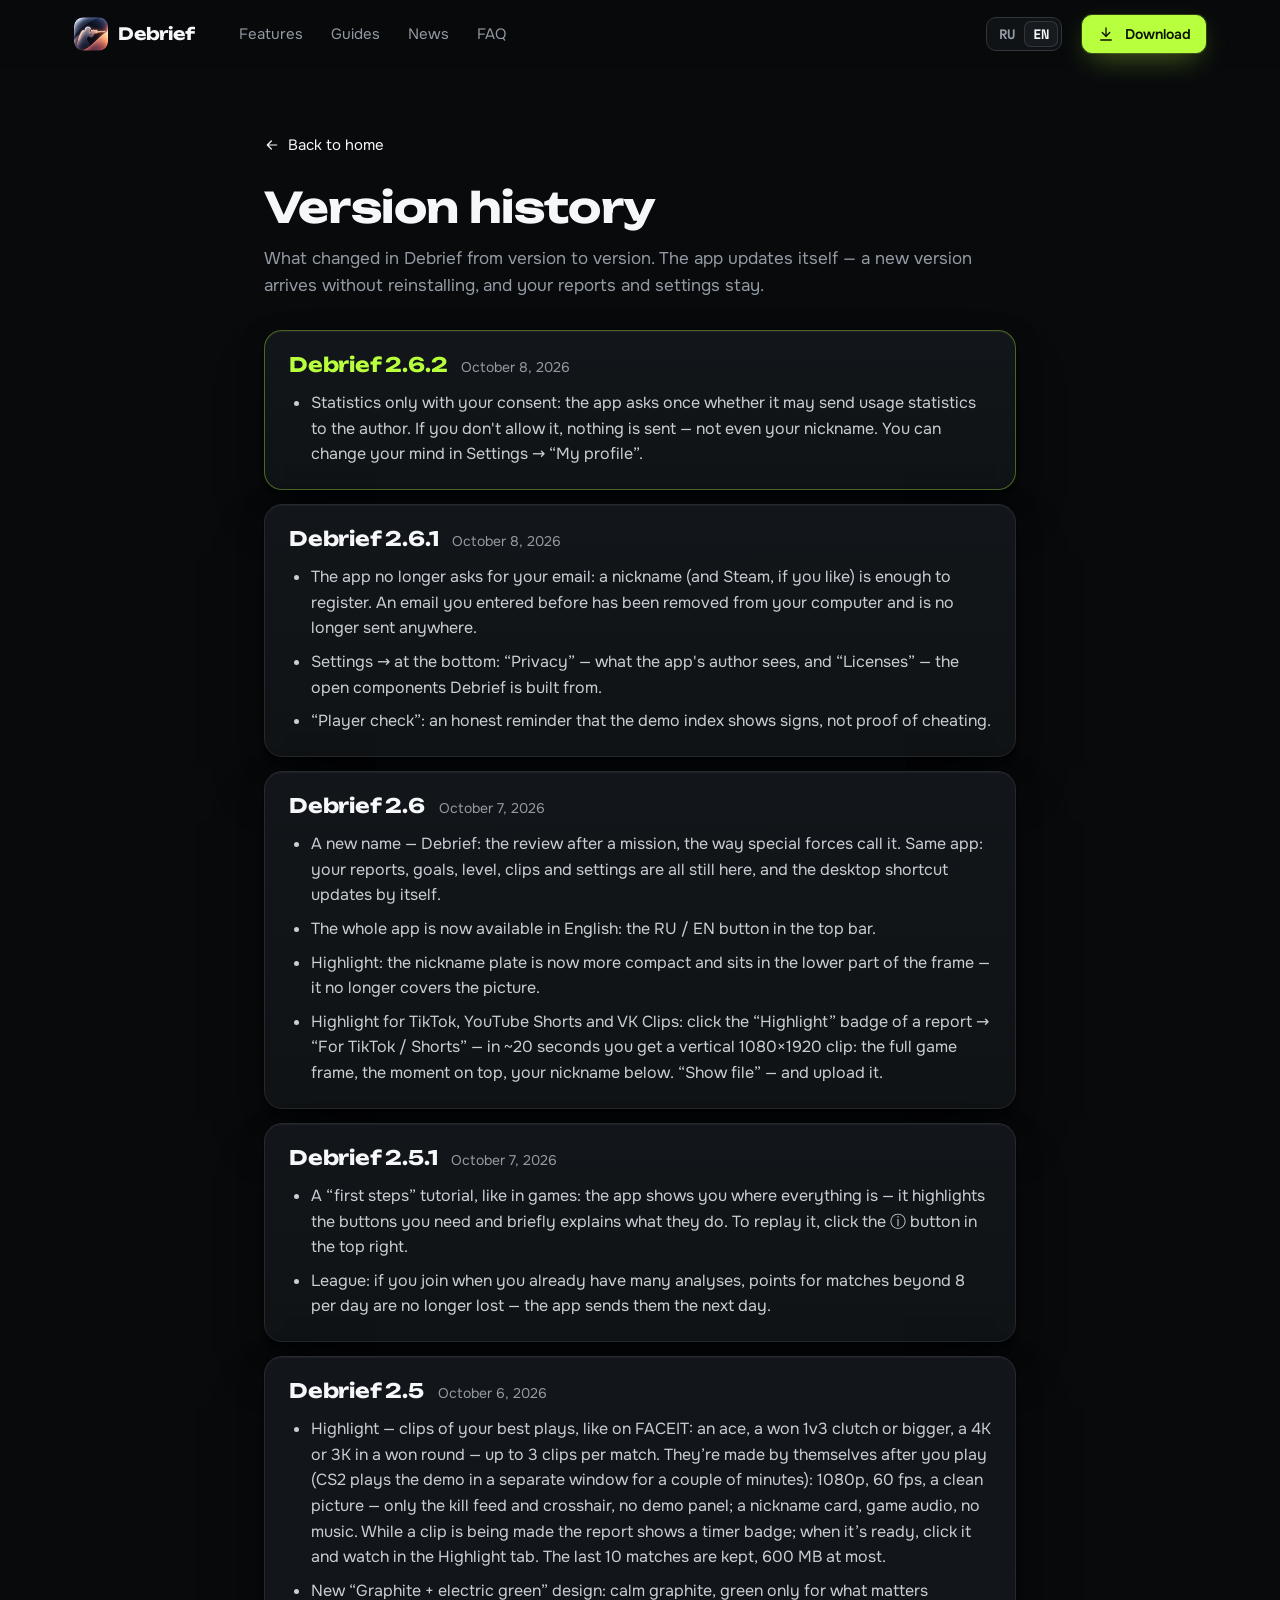
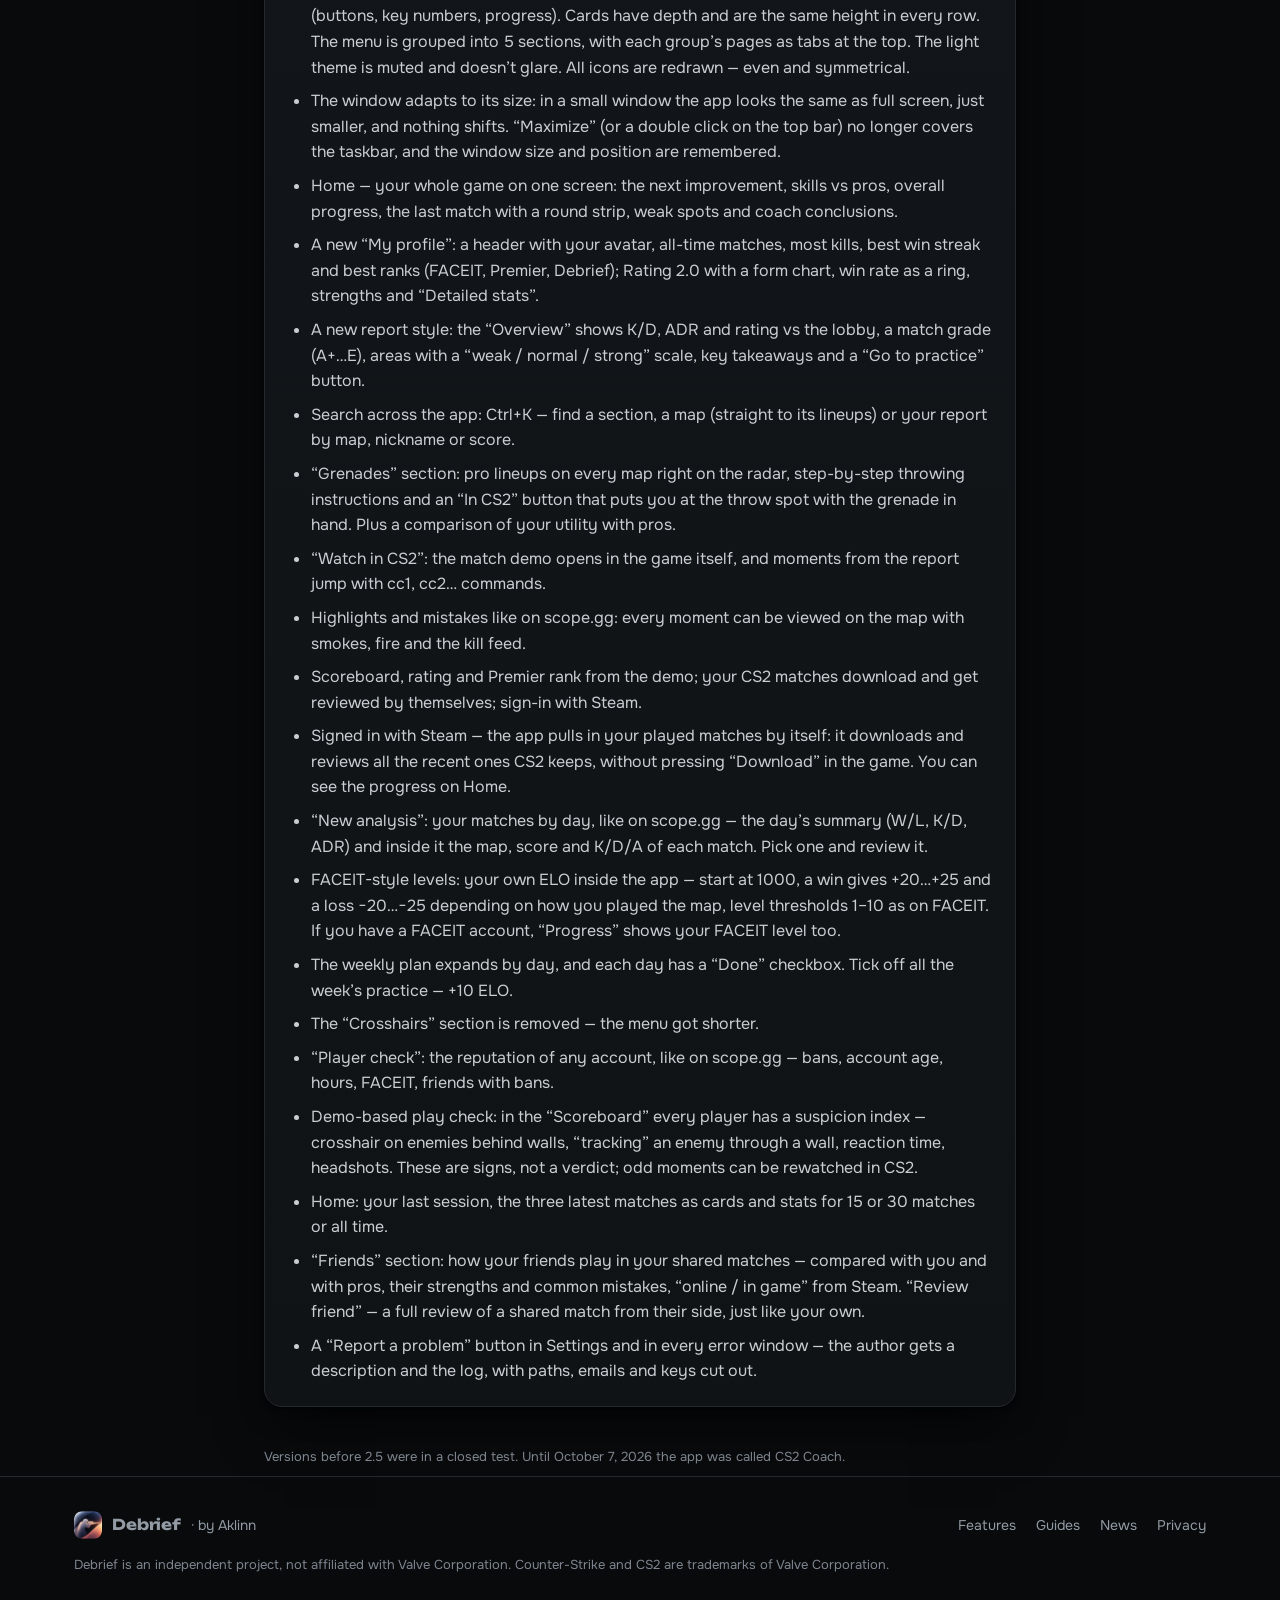
==== commit 5f96b6d3: "Сайт: пример отчёта, гайды, история версий, превью ссылок, ролик, счётчик скачиваний, защита CSP, 40" ====
--- a/changelog.html
+++ b/changelog.html
@@ -59,6 +59,11 @@
   <p class="lead2" lang="ru">Что менялось в Debrief от версии к версии. Программа обновляется сама — новая версия придёт без переустановки, а отчёты и настройки останутся.</p>
   <p class="lead2" lang="en">What changed in Debrief from version to version. The app updates itself — a new version arrives without reinstalling, and your reports and settings stay.</p>
   <div class="rels" id="changelog">
+      <article class="rel" data-ver="v2.6.2">
+        <div class="rel-h"><h2>Debrief 2.6.2</h2><time datetime="2026-10-08"><span lang="ru">8 октября 2026</span><span lang="en">October 8, 2026</span></time></div>
+        <ul lang="ru"><li>Статистика — только с твоего согласия: программа один раз спросит, можно ли отправлять автору статистику использования. Не разрешишь — не уйдёт ничего, даже ник. Передумать можно в Настройках → «Мой профиль».</li></ul>
+        <ul lang="en"><li>Statistics only with your consent: the app asks once whether it may send usage statistics to the author. If you don&#x27;t allow it, nothing is sent — not even your nickname. You can change your mind in Settings → “My profile”.</li></ul>
+      </article>
       <article class="rel" data-ver="v2.6.1">
         <div class="rel-h"><h2>Debrief 2.6.1</h2><time datetime="2026-10-08"><span lang="ru">8 октября 2026</span><span lang="en">October 8, 2026</span></time></div>
         <ul lang="ru"><li>Программа больше не спрашивает почту: для регистрации хватит ника (и Steam, если хочешь). Почта, указанная раньше, удалена с твоего компьютера и больше никуда не отправляется.</li><li>Настройки → внизу: «Конфиденциальность» — что видит автор программы, и «Лицензии» — список открытых компонентов, из которых собран Debrief.</li><li>«Проверка игрока»: ещё раз честно напоминаем, что индекс по демке — это признаки, а не доказательство читов.</li></ul>
